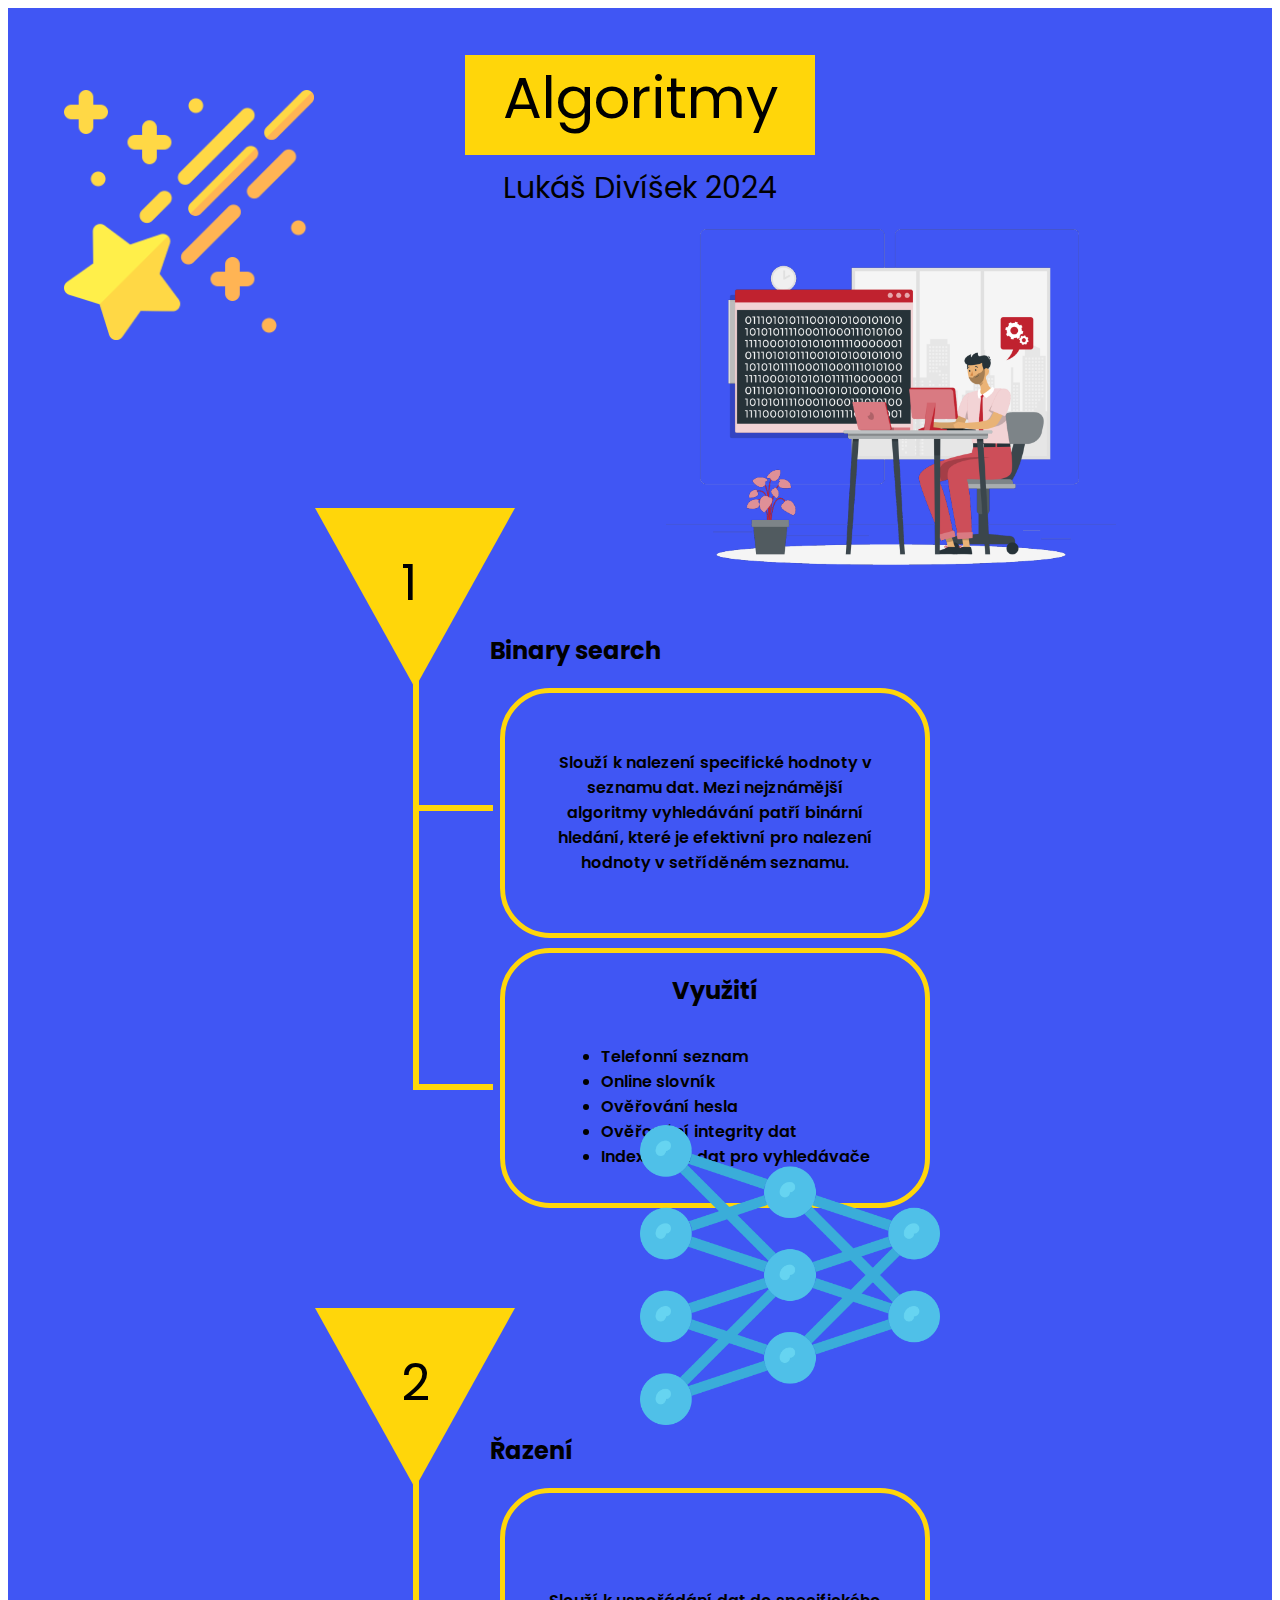
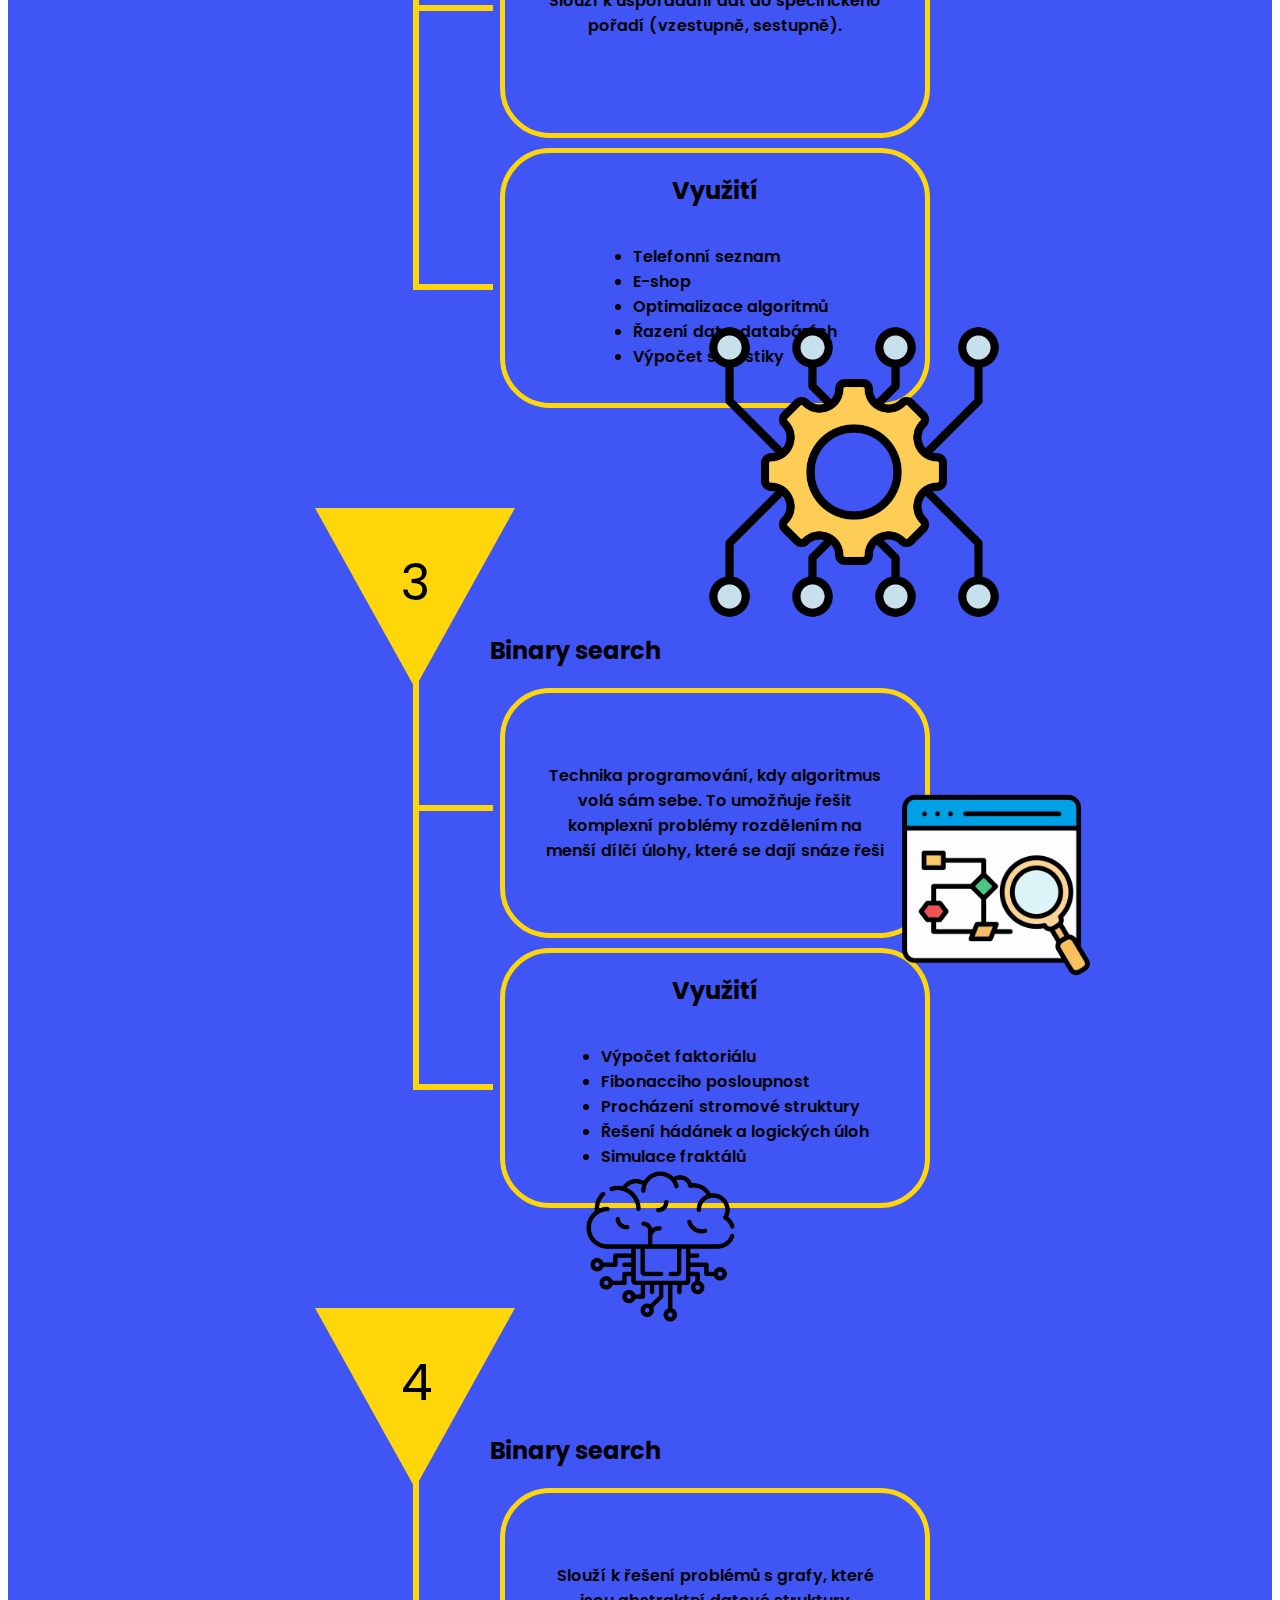
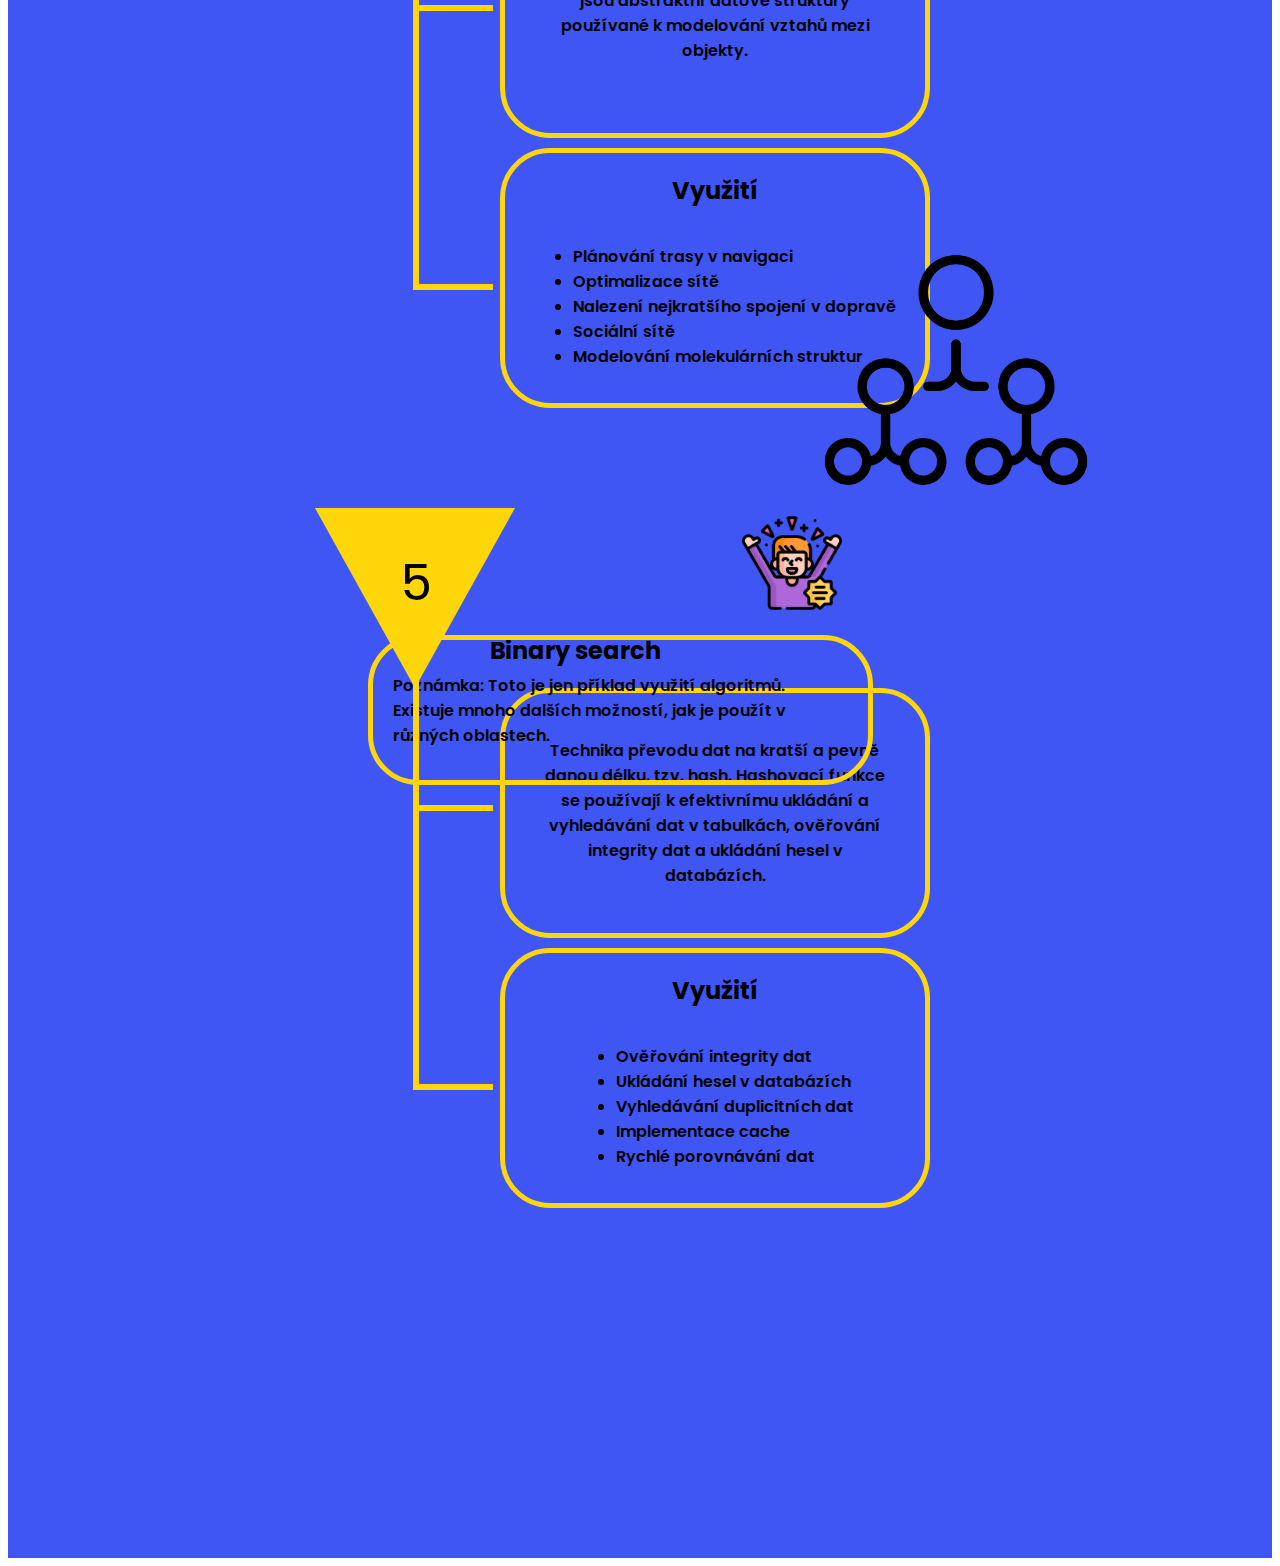
==== index.html @ b32f605c "Add files via upload" ====
<!DOCTYPE html>
<head><meta name="view">
    <title>Algoritmy</title>
    <link rel="stylesheet" href="style.css" type="text/css" media="all" />
    <link rel="preconnect" href="https://fonts.googleapis.com">
    <link rel="preconnect" href="https://fonts.gstatic.com" crossorigin>
    <link href="https://fonts.googleapis.com/css2?family=Poppins:ital,wght@0,100;0,200;0,300;0,400;0,500;0,600;0,700;0,800;0,900;1,100;1,200;1,300;1,400;1,500;1,600;1,700;1,800;1,900&display=swap" rel="stylesheet">
</head>
<body>
    <div class="container">
        <div class="heading">
            <div class="title">Algoritmy</div>
            <div class="name">Lukáš Divíšek 2024</div>
        </div>
        <div class="main">
            
            <div class="binary">
                <div class="triangle">
                    <div class="triangle-icon"></div>
                    <div class="line1"></div>
                    <div class="line2"></div>
                    <div class="line3"></div>
                    <div class="triangle-text"><p>1</p></div>
                </div>
                <div class="main-text">
                    <h2>Binary search</h2>
                    <div class="info">
                        <p>Slouží k nalezení specifické hodnoty v seznamu dat. Mezi nejznámější algoritmy vyhledávání patří binární hledání, které je efektivní pro nalezení hodnoty v setříděném seznamu.</p>
                    </div>
                    <div class="use">
                        <h2>Využití</h2>
                        <ul>
                            <li>Telefonní seznam</li>
                            <li>Online slovník</li>
                            <li>Ověřování hesla</li>
                            <li>Ověřování integrity dat</li>
                            <li>Indexování dat pro vyhledávače</li>
                        </ul>
                    </div>
                </div>
            </div>
            <div class="razeni">
                <div class="triangle">
                    <div class="triangle-icon"></div>
                    <div class="line1"></div>
                    <div class="line2"></div>
                    <div class="line3"></div>
                    <div class="triangle-text"><p>2</p></div>
                </div>
                <div class="main-text">
                    <h2>Řazení</h2>
                    <div class="info">
                        <p>Slouží k uspořádání dat do specifického pořadí (vzestupně, sestupně).</p>
                    </div>
                    <div class="use">
                        <h2>Využití</h2>
                        <ul>
                            <li>Telefonní seznam</li>
                            <li>E-shop</li>
                            <li>Optimalizace algoritmů</li>
                            <li>Řazení dat v databázích</li>
                            <li>Výpočet statistiky</li>
                        </ul>
                    </div>
                </div>
            </div>
            <div class="rekurze">
                <div class="triangle">
                    <div class="triangle-icon"></div>
                    <div class="line1"></div>
                    <div class="line2"></div>
                    <div class="line3"></div>
                    <div class="triangle-text"><p>3</p></div>
                </div>
                <div class="main-text">
                    <h2>Binary search</h2>
                    <div class="info">
                        <p>Technika programování, kdy algoritmus volá sám sebe. To umožňuje řešit komplexní problémy rozdělením na menší dílčí úlohy, které se dají snáze řeši</p>
                    </div>
                    <div class="use">
                        <h2>Využití</h2>
                        <ul>
                            <li>Výpočet faktoriálu</li>
                            <li>Fibonacciho posloupnost</li>
                            <li>Procházení stromové struktury</li>
                            <li>Řešení hádánek a logických úloh</li>
                            <li>Simulace fraktálů</li>
                        </ul>
                    </div>
                </div>
            </div>
            <div class="grafy">
                <div class="triangle">
                    <div class="triangle-icon"></div>
                    <div class="line1"></div>
                    <div class="line2"></div>
                    <div class="line3"></div>
                    <div class="triangle-text"><p>4</p></div>
                </div>
                <div class="main-text">
                    <h2>Binary search</h2>
                    <div class="info">
                        <p>Slouží k řešení problémů s grafy, které jsou abstraktní datové struktury používané k modelování vztahů mezi objekty.</p>
                    </div>
                    <div class="use">
                        <h2>Využití</h2>
                        <ul>
                            <li>Plánování trasy v navigaci</li>
                            <li>Optimalizace sítě</li>
                            <li>Nalezení nejkratšího spojení v dopravě</li>
                            <li>Sociální sítě</li>
                            <li>Modelování molekulárních struktur</li>
                        </ul>
                    </div>
                </div>
            </div>
            <div class="hash">
                <div class="triangle">
                    <div class="triangle-icon"></div>
                    <div class="line1"></div>
                    <div class="line2"></div>
                    <div class="line3"></div>
                    <div class="triangle-text"><p>5</p></div>
                </div>
                <div class="main-text">
                    <h2>Binary search</h2>
                    <div class="info">
                        <p>Technika převodu dat na kratší a pevně danou délku, tzv. hash. Hashovací funkce se používají k efektivnímu ukládání a vyhledávání dat v tabulkách, ověřování integrity dat a ukládání hesel v databázích.</p>
                    </div>
                    <div class="use">
                        <h2>Využití</h2>
                        <ul>
                            <li>Ověřování integrity dat</li>
                            <li>Ukládání hesel v databázích</li>
                            <li>Vyhledávání duplicitních dat</li>
                            <li>Implementace cache</li>
                            <li>Rychlé porovnávání dat</li>
                        </ul>
                    </div>
                </div>
            </div>
            <div class="poznamka"><p>Poznámka: Toto je jen příklad využití algoritmů. Existuje mnoho dalších možností, jak je použít v různých oblastech.</p></div>
            <div class="images">
                <div class="img-algorithm1"><img src="algorith1.png" alt="algorithm2" width="300px" height="300px"/></div>
                <div class="img-img1"><img src="algorithm (1).png" alt="algorithm01" max-width="300px" height="300px"/></div>
                <div class="img-img2"><img src="algorithm (2).png" alt="algorithm02" max-width="300px" height="300px"/></div>
                <div class="img-img3"><img src="machine-learning.png" alt="algorithm03" max-width="150px" height="150px"/></div>
                <div class="img-algorithm4"><img src="algorithm.png" alt="algorithm04" max-width="200px" height="200px"/></div>
                <div class="img-cheer"><img src="cheer.png" alt="cheer" max-width="100px" height="100px"/></div>
                <div class="img-work"><img src="work.png" alt="work" max-width="450px" height="450px"/></div>
                <div class="img-star"><img src="shooting-star.png" alt="star" max-width="250px" height="250px"/></div>
            </div>
        </div>
        
    </div>
</body>
---- style.css ----
body {
    font-family: "Poppins", sans-serif;
}
.heading {
    background-color: #4056F4;
    display: flex;
    justify-content: center;
    align-items: center;
    flex-direction: column;
    width: 100%;
    height: 250px;
    margin: 0;
}
.heading .title {
    display: flex;
    justify-content: center;
    font-size: calc(2rem + 2vw);
    width: 350px;
    height: 100px;
    background-color: #ffd60a;
    
}
.heading .name {
    margin-top: 10px;
    font-size: 30px;
    display: flex;
    justify-content: center;
    align-items: center;
}
.main {
    background-color: #4056F4;
    display: flex;
    justify-content: center;
    align-items: center;
    width: 100%;
    height: 2500px;
}
.items {
    justify-content: center;
    display: flex;
    flex-direction: column;
    align-items: center;
    max-width: 90%;
}

.item {
    position: relative;
    text-align: center;
    border-radius: 25px;
    background-color: white;
    width: 90%;
    max-width: 300px;
    height: 200px;
    max-height: 350px;
    margin: 25px;
}
.item-content {
    margin-left: 20px;
    margin-right: 20px;
}

.facts {
    height: 400px;
    text-align: center;
}
.facts_title {
    font-size: 50px;
    height: 100px;
    padding: 10;
}
.images {
    position: absolute;
    width: 100%;
    top: 430px;
    height: 2200px;
}
.img-algorithm1 {
    position: absolute;
    top: 31%;
    left: 32%;
}
.img-img1 {
    position: absolute;
    top: -5%;
    left: 30%;
}

.img-img2 {
    position: absolute;
    top: 72%;
    left: 65%;
}

.img-img3 {
    position: absolute;
    top: 63%;
    left: 45.5%; 
    transform: rotate(90deg);
}

.img-algorithm4 {
    position: absolute;
    top: 59%;
    left: 83%; 
}

.img-cheer {
    position: absolute;
    top: 73%;
    left: 35%;
}

.img-work {
    position: absolute;
    top: -5%;
    left: 63%;
}

.img-star {
    position: absolute;
    top: -17%;
    left: 5%;
}

.triangle-icon {
    width: 0; 
    height: 0; 
    border-left: 100px solid transparent;
    border-right: 100px solid transparent;
    border-top: 180px solid #ffd60a;
}
.triangle-text {
    position: absolute;
    font-size: 50px;
    left: 43%;
    top: -7%;
}
.triangle .line1 {
    position: absolute;
    border-left: 6px solid #ffd60a;
    height: 410px;
    left: 49%;
    top: 95%;
    z-index: 999;
}
.triangle .line2 {
    position: absolute;
    border-top: 6px solid #ffd60a;
    width: 80px;
    left: 49%;
    top: 165%;
    z-index: 999;
}
.triangle .line3 {
    position: absolute;
    border-top: 6px solid #ffd60a;
    width: 80px;
    left: 49%;
    top: 320%;
    z-index: 999;
}

.triangle {
    position: absolute;
    left: 0;
    top: 0;
}

.main-text {
    position: absolute;
    width: 450px;
    height: 100%;
    left: 25%;
    top: 15%;
}
.info {
    display: flex;
    text-align: center;
    align-items: center;
    justify-content: center;
    width: 380px;
    height: 200px;
    border: #ffd60a 5px solid;
    border-radius: 50px;
    margin: 10px;
    padding: 20px;
    font-weight: 600;
}
.info p {
    margin: 20px;
}
.use {
    display: flex;
    flex-direction: column;
    align-items: center;
    width: 420px;
    height: 250px;
    border: #ffd60a 5px solid;
    border-radius: 50px;
    margin: 10px;
    font-weight: 600;
}

.binary {
    position: absolute;
    width: 700px;
    height: 700px;
    left: 5%;
    top: 60%;
}

.razeni {
    position: absolute;
    width: 700px;
    height: 700px;
    left: 50%;
    top: 85%;

}
.rekurze {
    position: absolute;
    width: 700px;
    height: 700px;
    left: 5%;
    top: 160%;

}
.grafy {
    position: absolute;
    width: 700px;
    height: 700px;
    left: 50%;
    top: 185%;

}
.hash {
    position: absolute;
    width: 700px;
    height: 700px;
    left: 5%;
    top: 260%;

}

.poznamka {
    display: flex;
    justify-content: center;
    align-items: center;
    position: absolute;
    width: 455px;
    height: 100px;
    left: 56%;
    top: 310%;
    border: #ffd60a 5px solid;
    border-radius: 50px;
    margin: 10px;
    padding: 20px;
    font-weight: 600;
}

  

  

@media screen and (max-width: 1300px) {
    .main {
        max-width: 100%;
        height: 4500px;
        display: flex;
        flex-direction: column;
    }
    .items {
        max-width: 100%;
    }

    .item {
        width: 90%;
    }
    .images {
        max-width: 100%;
    }
    .binary,
    .razeni,
    .rekurze,
    .grafy,
    .hash {
        position: relative;
        left: 2%;
        top: 0;
        margin-bottom: 100px;
    }

    .poznamka {
        position: absolute;
        top: 425%;
        left: 28%;
    }

    .images {
        position: absolute;
        width: 100%;
        height: 4500px;
        top: 180px;
    }
    .img-algorithm1 {
        top: 38.7%;
        left: 55%;
    }
    .img-img1 {
        top: 21%;
        left: 50%;
    }
    
    .img-img2 {
        top: 72%;
        left: 63%;
    }
    
    .img-img3 {
        top: 57.5%;
    }
    
    .img-algorithm4 {
        top: 49%;
        left: 70%; 
    }
    
    .img-cheer {
        top: 78.5%;
        left: 58%;
    }
    
    .img-work {
        top: 0;
        left: 52%;
    }
    .img-star {
        top: -2%;
        left: 5%;
    }
}
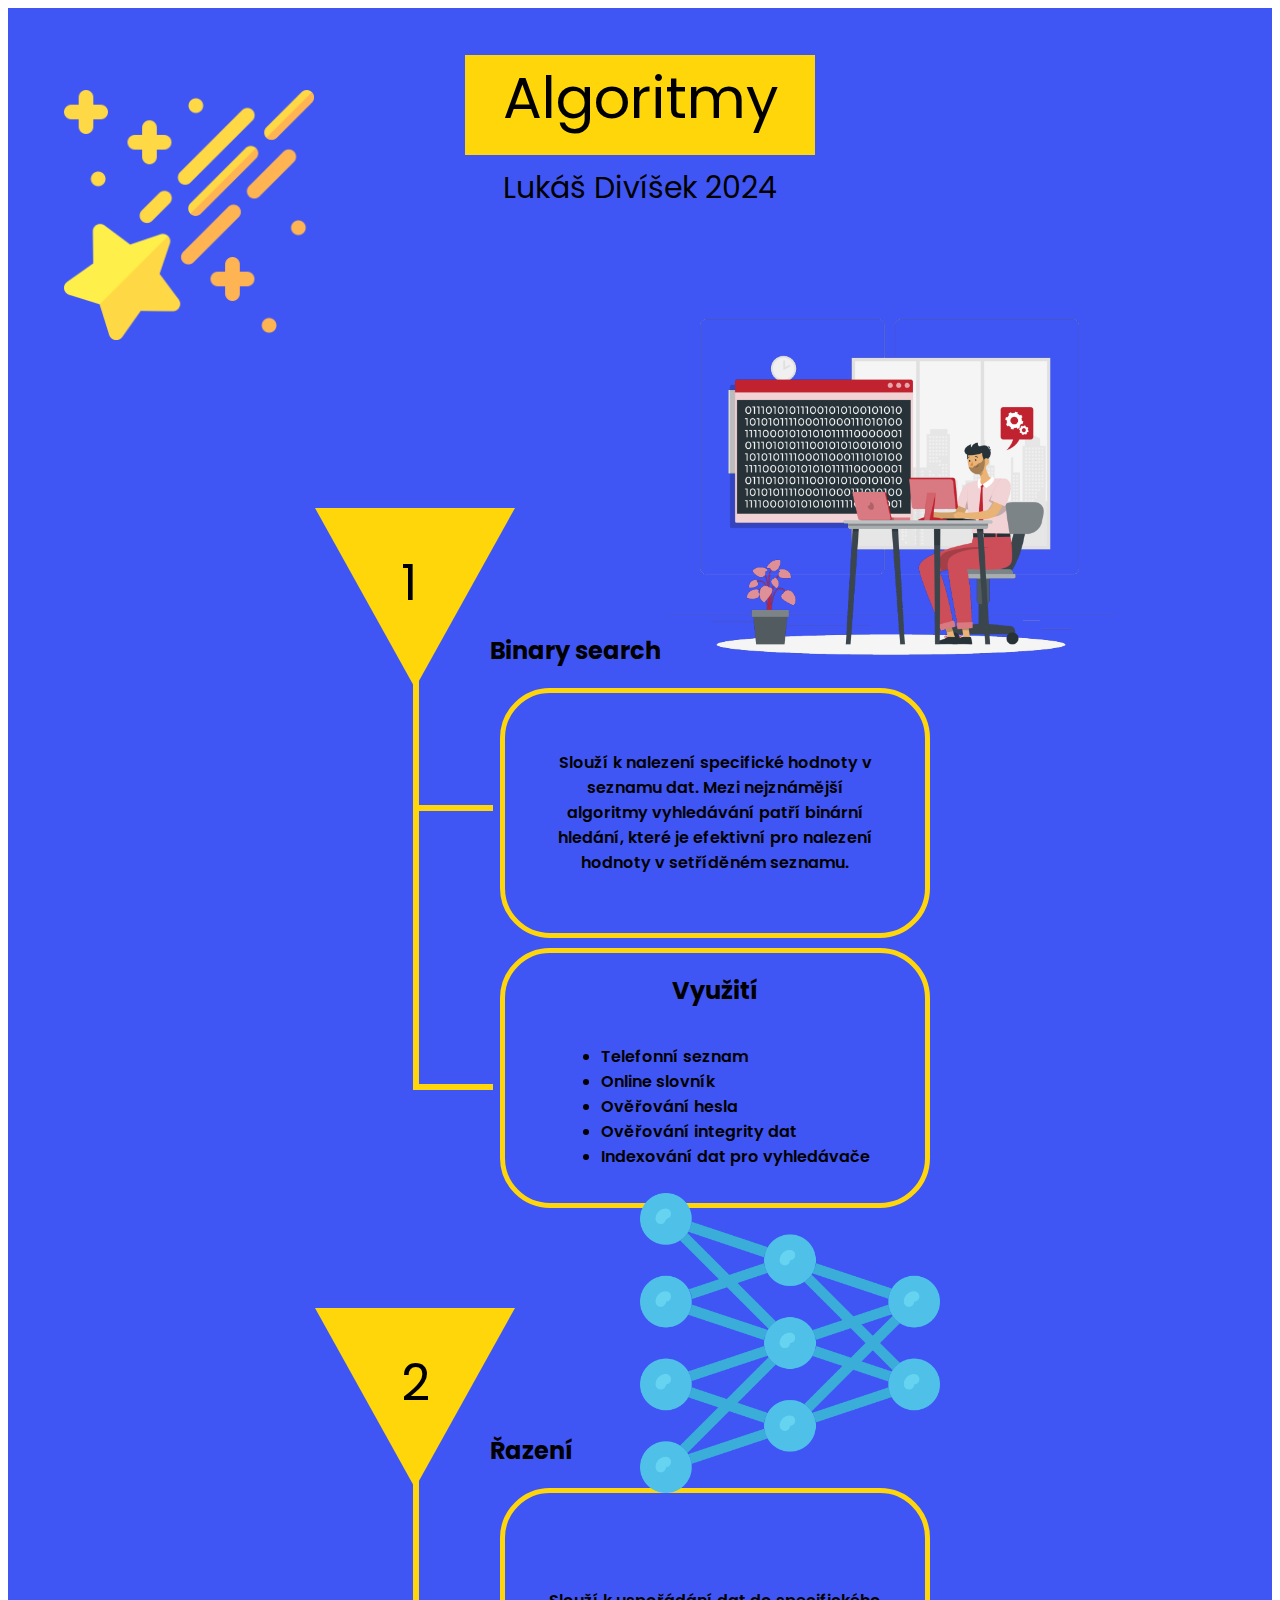
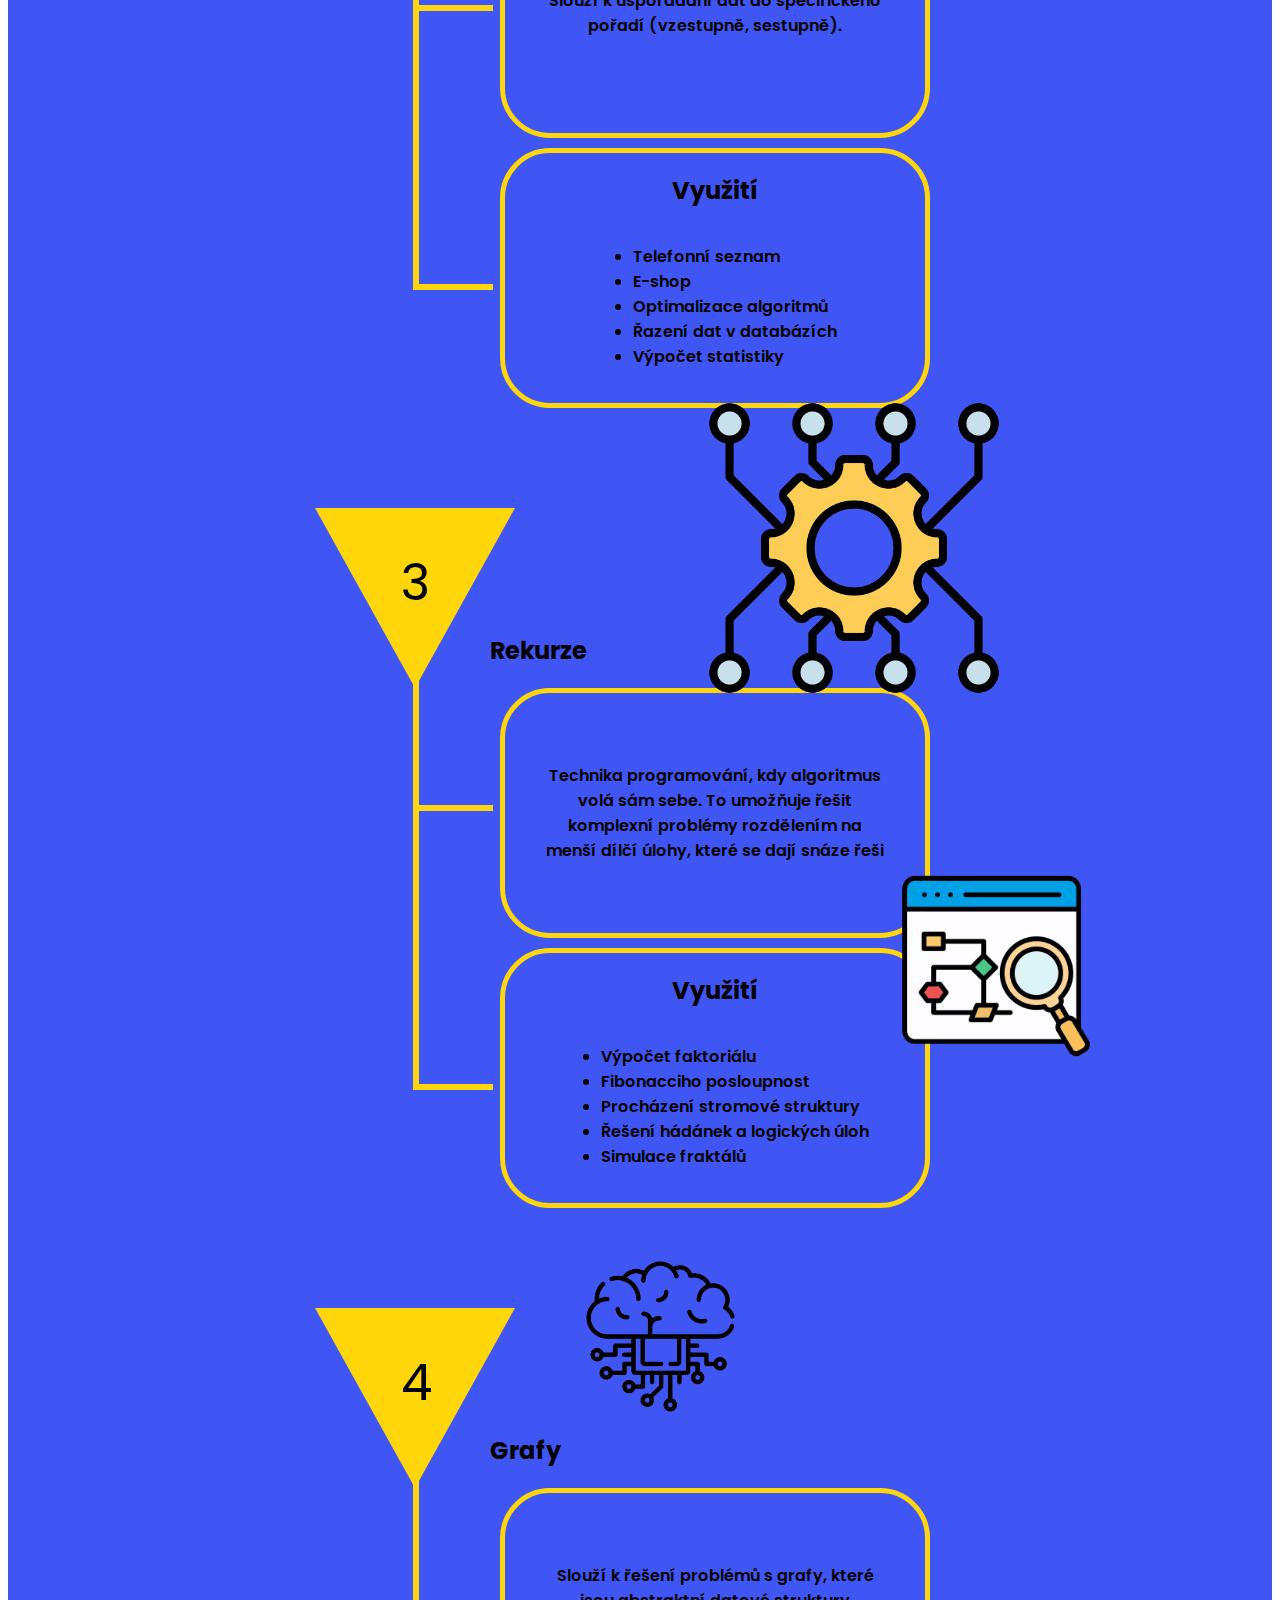
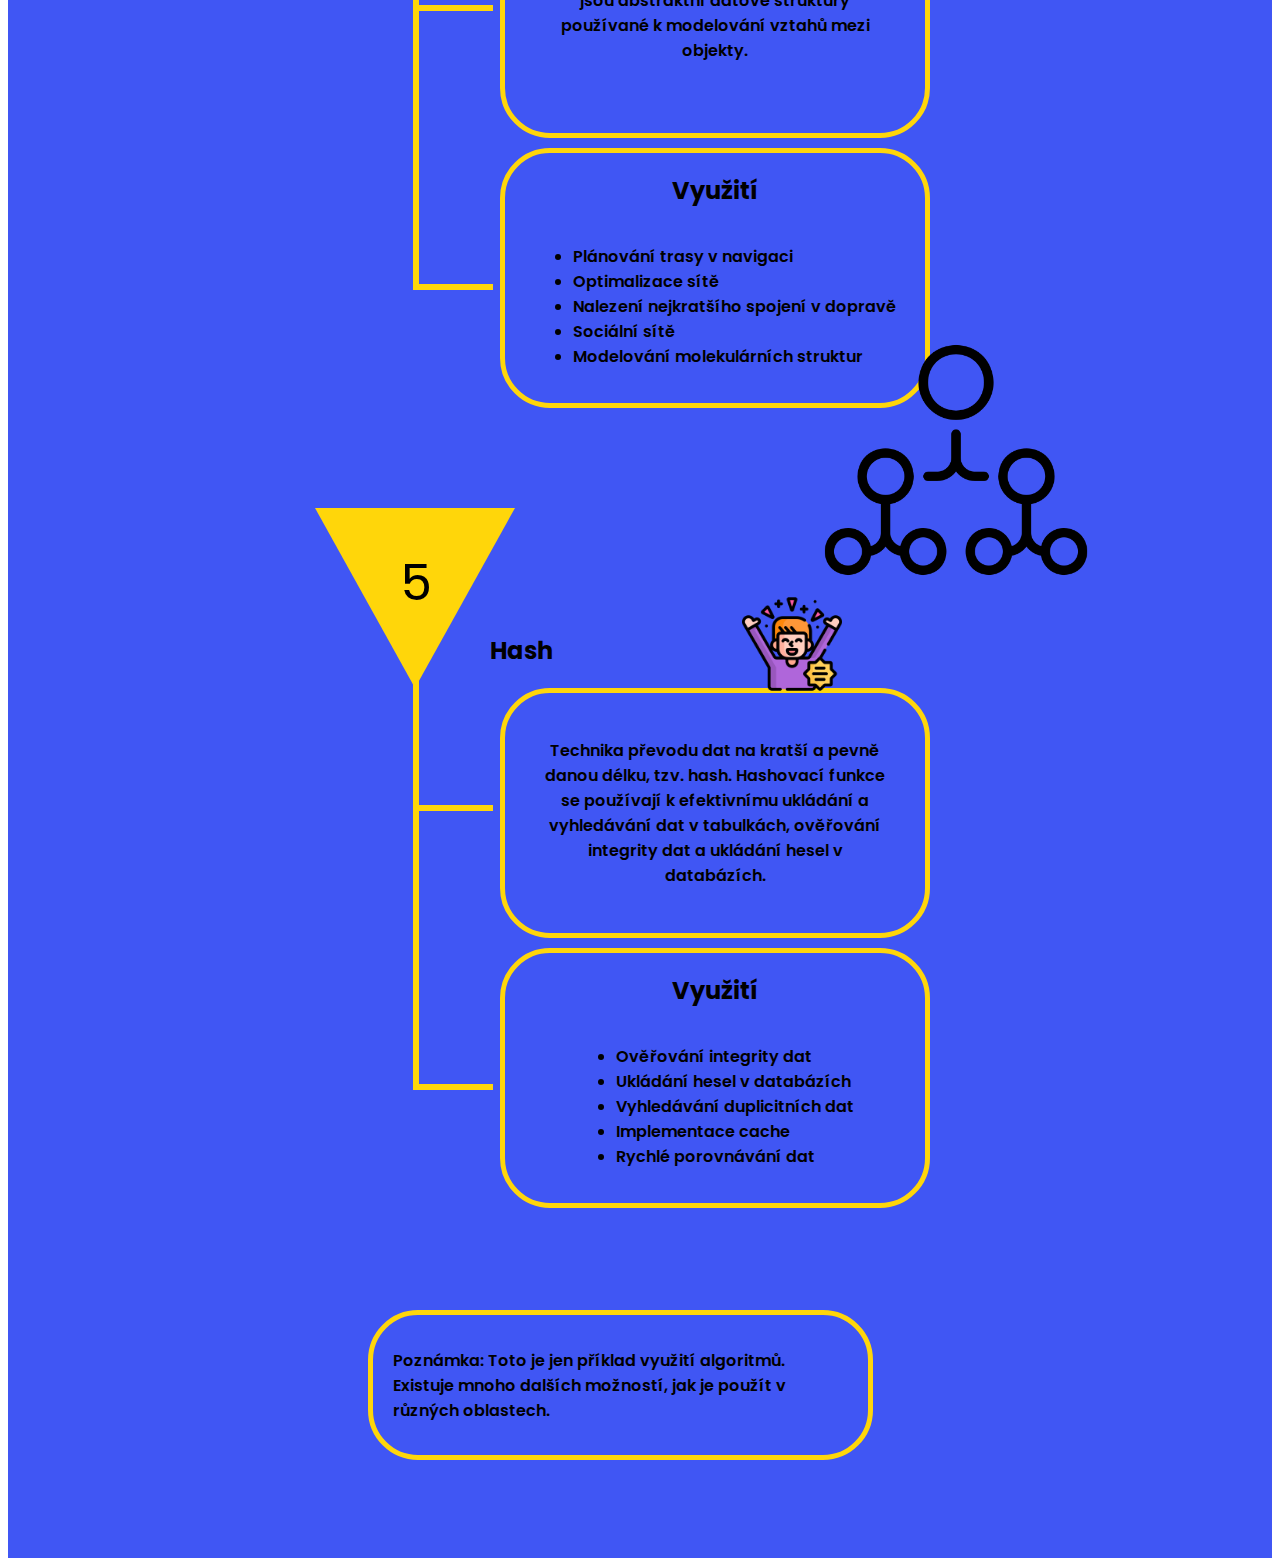
==== commit ef8289e8: "Add files via upload" ====
--- a/index.html
+++ b/index.html
@@ -73,7 +73,7 @@
                     <div class="triangle-text"><p>3</p></div>
                 </div>
                 <div class="main-text">
-                    <h2>Binary search</h2>
+                    <h2>Rekurze</h2>
                     <div class="info">
                         <p>Technika programování, kdy algoritmus volá sám sebe. To umožňuje řešit komplexní problémy rozdělením na menší dílčí úlohy, které se dají snáze řeši</p>
                     </div>
@@ -98,7 +98,7 @@
                     <div class="triangle-text"><p>4</p></div>
                 </div>
                 <div class="main-text">
-                    <h2>Binary search</h2>
+                    <h2>Grafy</h2>
                     <div class="info">
                         <p>Slouží k řešení problémů s grafy, které jsou abstraktní datové struktury používané k modelování vztahů mezi objekty.</p>
                     </div>
@@ -123,7 +123,7 @@
                     <div class="triangle-text"><p>5</p></div>
                 </div>
                 <div class="main-text">
-                    <h2>Binary search</h2>
+                    <h2>Hash</h2>
                     <div class="info">
                         <p>Technika převodu dat na kratší a pevně danou délku, tzv. hash. Hashovací funkce se používají k efektivnímu ukládání a vyhledávání dat v tabulkách, ověřování integrity dat a ukládání hesel v databázích.</p>
                     </div>
--- a/style.css
+++ b/style.css
@@ -69,19 +69,18 @@
     padding: 10;
 }
 .images {
-    position: absolute;
+    position: relative;
     width: 100%;
-    top: 430px;
-    height: 2200px;
+    height: 100%;
 }
 .img-algorithm1 {
     position: absolute;
-    top: 31%;
+    top: 34%;
     left: 32%;
 }
 .img-img1 {
     position: absolute;
-    top: -5%;
+    top: 0%;
     left: 30%;
 }
 
@@ -93,7 +92,7 @@
 
 .img-img3 {
     position: absolute;
-    top: 63%;
+    top: 65%;
     left: 45.5%; 
     transform: rotate(90deg);
 }
@@ -106,19 +105,19 @@
 
 .img-cheer {
     position: absolute;
-    top: 73%;
+    top: 71%;
     left: 35%;
 }
 
 .img-work {
     position: absolute;
-    top: -5%;
-    left: 63%;
+    top: 4%;
+    left: 65%;
 }
 
 .img-star {
     position: absolute;
-    top: -17%;
+    top: -8%;
     left: 5%;
 }
 
@@ -292,7 +291,7 @@
 
     .poznamka {
         position: absolute;
-        top: 425%;
+        top: 4500px;
         left: 28%;
     }
 
@@ -303,35 +302,35 @@
         top: 180px;
     }
     .img-algorithm1 {
-        top: 38.7%;
+        top: 40.4%;
         left: 55%;
     }
     .img-img1 {
-        top: 21%;
+        top: 22.5%;
         left: 50%;
     }
     
     .img-img2 {
-        top: 72%;
+        top: 74%;
         left: 63%;
     }
     
     .img-img3 {
-        top: 57.5%;
+        top: 59.5%;
     }
     
     .img-algorithm4 {
-        top: 49%;
+        top: 50.8%;
         left: 70%; 
     }
     
     .img-cheer {
-        top: 78.5%;
+        top: 80.3%;
         left: 58%;
     }
     
     .img-work {
-        top: 0;
+        top: 2%;
         left: 52%;
     }
     .img-star {
